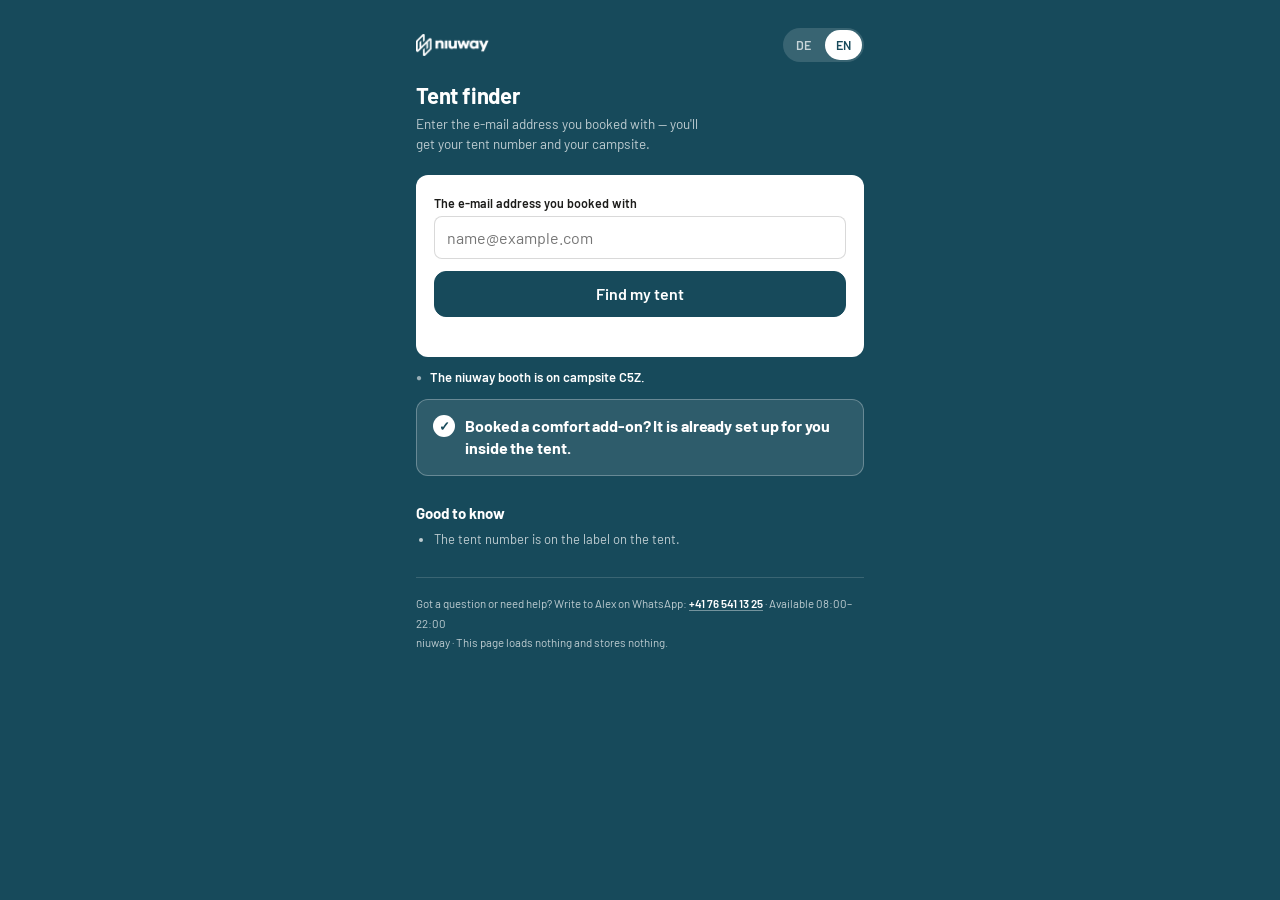
==== index.html @ fc92a008 "Serve from the repository root so Vercel needs no configuration The deployable was one level down in" ====
<!doctype html>
<html lang="de">
<head>
<meta charset="utf-8">
<meta name="viewport" content="width=device-width, initial-scale=1, viewport-fit=cover">
<meta name="description" content="niuway Zeltfinder — Zeltnummer und Camping für Glücksgefühle 2026. / Tent number and campsite lookup.">
<meta name="theme-color" content="#174a5b">
<meta name="robots" content="noindex">
<link rel="icon" href="data:image/svg+xml,<svg xmlns='http://www.w3.org/2000/svg' viewBox='0 0 100 100'><text y='.9em' font-size='90'>%E2%9B%BA</text></svg>">
<style>html{background:#174a5b}</style>
<!-- niuway tent finder · Rev 2 · 2026-09-02 · 56 tents -->
<title>Tent Finder</title>
<link rel="preconnect" href="https://fonts.googleapis.com">
<link rel="preconnect" href="https://fonts.gstatic.com" crossorigin>
<link rel="stylesheet" href="https://fonts.googleapis.com/css2?family=Barlow:wght@400;500;600;700&display=swap">
<style>/* Zeltfinder — niuway design system (niuway.vercel.app):
   Barlow, teal ground #174a5b, white cards at 12px radius, DE over EN.
   Tent colours are the ones on the Aufbauten drawings:
   mauve = Regular, yellow = Large, green = EXTRA Large. */
:root{
  --nw:#174a5b; --bg:#174a5b; --card:#ffffff;
  --tp:#ffffff; --ts:rgba(255,255,255,0.72); --tl:rgba(255,255,255,0.15);
  --toc:#1c1c1a; --tocs:#6b6b66; --line:rgba(0,0,0,0.10);
  --err:#b3261e; --radius:12px;
  --m-r:#b96c9c; --m-l:#d9a21f; --m-x:#4f8f57;
  --field:#eceff0;
  --font:'Barlow',-apple-system,BlinkMacSystemFont,"Segoe UI",Roboto,Helvetica,Arial,sans-serif;
}
*{box-sizing:border-box; -webkit-tap-highlight-color:transparent}
html{-webkit-text-size-adjust:100%; text-size-adjust:100%}
body{margin:0; background:var(--bg); font-family:var(--font); color:var(--tp); overflow-x:hidden}
img{max-width:100%}
button{font-family:var(--font); font-size:16px}
:focus-visible{outline:2px solid #fff; outline-offset:2px}

.wrap{max-width:480px; width:100%; margin:0 auto; min-height:100vh;
  padding:calc(1rem + env(safe-area-inset-top,0px)) 1rem calc(2rem + env(safe-area-inset-bottom,0px))}

/* header ---------------------------------------------------------------- */
.header{display:flex; align-items:center; justify-content:space-between; padding:.75rem 0 1.25rem}
.brand-logo{height:22px; width:auto; display:block}
.lang{display:flex; gap:2px; padding:2px; border-radius:999px; background:rgba(255,255,255,0.14)}
.lang button{
  border:0; background:none; color:var(--ts); cursor:pointer; padding:5px 11px;
  border-radius:999px; font-size:12.5px; font-weight:600; letter-spacing:.02em;
  min-height:30px; touch-action:manipulation;
}
.lang button[aria-pressed="true"]{background:#fff; color:var(--nw)}

h1{font-size:22px; font-weight:700; margin:0 0 6px; color:var(--tp); letter-spacing:-.2px}
.intro{margin:0 0 1.25rem; font-size:13.5px; line-height:1.5; color:var(--ts); max-width:36ch}

/* search card ----------------------------------------------------------- */
.card{background:var(--card); border-radius:var(--radius); color:var(--toc); overflow:hidden}
.finder{padding:20px 18px 18px}
.finder label{display:block; font-size:12.5px; font-weight:600; color:var(--toc); margin-bottom:5px}
.finder input{
  width:100%; padding:11px 12px; border-radius:8px; border:1px solid rgba(0,0,0,0.15);
  font-family:var(--font); font-size:16px; color:var(--toc); background:#fff;
}
.finder input:focus{outline:none; border-color:var(--nw); box-shadow:0 0 0 2px rgba(23,74,91,.15)}
.finder.invalid input{border-color:var(--err)}
.submit{
  display:block; width:100%; margin-top:12px; padding:12px; border-radius:var(--radius);
  background:var(--nw); border:1px solid var(--nw); color:#fff; font-weight:600;
  cursor:pointer; min-height:46px; touch-action:manipulation;
}
.submit:hover{background:#1c586d}
.msg{margin:10px 0 0; font-size:12.5px; line-height:1.45; color:var(--tocs); min-height:1em}
.msg.bad{color:var(--err)}

.booth{display:flex; align-items:center; gap:8px; margin:12px 0 0; font-size:13px;
  font-weight:600; color:var(--tp)}
.booth::before{content:"\25CF"; color:#fff; opacity:.55; font-size:10px}

/* result ---------------------------------------------------------------- */
#out{display:flex; flex-direction:column; gap:12px; margin-top:12px}
#out:empty{margin:0}
.res-hd{display:flex; align-items:center; justify-content:space-between; gap:10px;
  padding:10px 18px; border-bottom:1px solid var(--line)}
.model{display:inline-flex; align-items:center; gap:7px; font-size:13px; font-weight:600; color:var(--nw)}
.model i{width:12px; height:12px; border-radius:2px; background:var(--sw); flex:0 0 auto}
.model.is-tbd{color:var(--tocs)}
.idx{font-size:11.5px; font-weight:500; color:var(--tocs); text-align:right}
.tent-eyebrow{margin:0; padding:14px 18px 0; font-size:11px; font-weight:600;
  letter-spacing:.08em; text-transform:uppercase; color:var(--tocs)}
.is-pickup .tent-eyebrow{color:var(--nw)}
.is-pickup{outline:2px solid var(--nw); outline-offset:-2px}
.tent-no{margin:0; padding:2px 18px 0; font-size:56px; line-height:1; font-weight:700;
  color:var(--nw); letter-spacing:-1.5px; font-variant-numeric:tabular-nums}
.tent-sub{margin:0; padding:6px 18px 16px; font-size:12.5px; color:var(--tocs)}
.facts{margin:0; display:grid; grid-template-columns:1fr; border-top:1px solid var(--line)}
.facts>div{padding:11px 18px; border-right:1px solid var(--line)}
.facts>div:last-child{border-right:0}
.facts dt{margin:0 0 2px; font-size:11px; font-weight:600; letter-spacing:.05em;
  text-transform:uppercase; color:var(--tocs)}
.facts dd{margin:0; font-size:19px; font-weight:700; color:var(--nw);
  font-variant-numeric:tabular-nums; line-height:1.15}
.facts dd small{font-size:12.5px; font-weight:400; color:var(--tocs)}
.facts dd.sm{font-size:13.5px; font-weight:600; line-height:1.3}

.map{margin:0; padding:14px 18px 16px; border-top:1px solid var(--line)}
.map figcaption{margin-top:10px; font-size:12.5px; line-height:1.5; color:var(--tocs)}
.planbtn{display:block; width:100%; padding:0; border:1px solid var(--line); border-radius:8px;
  overflow:hidden; background:#fff; cursor:zoom-in; touch-action:manipulation}
.planbtn:hover{border-color:var(--nw)}

.lightbox{display:none; position:fixed; inset:0; background:rgba(10,20,24,.94); z-index:1000;
  align-items:center; justify-content:center; padding:20px}
.lightbox.active{display:flex}
body.locked{overflow:hidden}
#lbBody{width:100%; max-width:900px; display:flex; align-items:center; justify-content:center}

.lb-close{position:absolute; top:16px; right:16px; width:40px; height:40px; border-radius:50%;
  background:rgba(255,255,255,.15); border:none; color:#fff; font-size:22px; line-height:1;
  cursor:pointer; display:flex; align-items:center; justify-content:center}

.spec{margin:0; padding:0 18px 16px; border-top:1px solid var(--line);
  display:flex; flex-wrap:wrap; gap:0 22px}
.spec>div{padding-top:12px; min-width:6.5rem}
.spec dt{margin:0 0 1px; font-size:11px; font-weight:600; letter-spacing:.05em;
  text-transform:uppercase; color:var(--tocs)}
.spec dd{margin:0; font-size:13.5px; color:var(--toc); font-variant-numeric:tabular-nums}

.again{
  width:100%; padding:12px; border-radius:var(--radius); background:transparent;
  border:1px solid rgba(255,255,255,0.35); color:rgba(255,255,255,0.85);
  font-weight:600; cursor:pointer; min-height:46px; touch-action:manipulation;
}
.again:hover{border-color:#fff; color:#fff}

.addon{
  margin:0; padding:16px 18px; border-top:1px solid var(--line);
  background:linear-gradient(180deg,#f3f7f8,#eef4f5);
  font-size:16px; line-height:1.4; font-weight:700; color:var(--nw);
  letter-spacing:-.1px; display:flex; gap:10px; align-items:flex-start;
}
.addon::before{
  content:"\2713"; flex:0 0 auto; width:22px; height:22px; border-radius:50%;
  background:var(--nw); color:#fff; font-size:13px; line-height:22px; text-align:center;
  font-weight:700;
}

.addon-top{
  margin:14px 0 0; border:1px solid rgba(255,255,255,.28); border-radius:var(--radius);
  background:rgba(255,255,255,.1); color:#fff; font-size:16px; padding:15px 16px;
}
.addon-top::before{background:#fff; color:var(--nw)}

.checkin{
  display:block; width:calc(100% - 36px); margin:0 18px 16px; padding:13px;
  border:0; border-radius:8px; background:#2f9e57; color:#fff;
  font-size:15px; font-weight:700; cursor:pointer; min-height:46px;
}
.checkin:hover{background:#288a4b}
.checkin:disabled{opacity:.6; cursor:default}
.checked{
  margin:0 18px 16px; padding:12px 13px; border-radius:8px;
  background:#eaf7ef; border:1px solid #2f9e57; color:#1d6b3a;
  font-size:15px; font-weight:700; text-align:center;
}
.checked::before{content:"\2713  "}

.route{display:block; margin:0 18px 16px; padding:11px 12px; border-radius:8px;
  border:1px solid var(--nw); color:var(--nw); text-decoration:none; text-align:center;
  font-size:13.5px; font-weight:600}
.route:hover{background:var(--nw); color:#fff}
.route::after{content:" \2197"}

/* overview -------------------------------------------------------------- */
.ov{padding:14px 18px 16px}
.ov-site+.ov-site{margin-top:16px}
.ov-site h3{margin:0 0 8px; font-size:13px; font-weight:700; color:var(--nw)}
.ov-site h3 span{font-weight:500; color:var(--tocs)}
.chips{list-style:none; margin:0; padding:0; display:grid; gap:6px;
  grid-template-columns:repeat(auto-fill,minmax(78px,1fr))}
.chip{border:1px solid var(--line); border-left:4px solid #cfd6d8; border-radius:6px;
  padding:6px 8px; display:flex; flex-direction:column; gap:1px; background:#fbfbfa}
.chip.is-in{border-color:#2f9e57; border-left-color:#2f9e57; background:#eaf7ef}
.chip.is-in b{color:#1d6b3a}
.chip b{font-size:16px; font-weight:700; color:var(--nw); font-variant-numeric:tabular-nums}
.chip span{font-size:10px; line-height:1.25; color:var(--tocs)}
.chip.is-free{background:repeating-linear-gradient(135deg,#fff,#fff 5px,#f2f2f0 5px,#f2f2f0 10px)}
.chip.is-free b{color:var(--tocs)}
.ov-note{margin:14px 0 0; font-size:11.5px; color:var(--tocs)}
.ov-h{font-size:13px; font-weight:700; color:var(--nw)}

/* campsite photo -------------------------------------------------------- */
.shot{display:block; width:100%; height:auto}
.shot.full{width:auto; max-width:100%; max-height:88vh; border-radius:8px}

/* the nudge ------------------------------------------------------------- */
.nudge{
  position:fixed; z-index:1200; left:1rem; right:1rem;
  bottom:calc(1rem + env(safe-area-inset-bottom,0px));
  max-width:400px; margin:0 auto; padding:18px 18px 16px;
  background:var(--card); color:var(--toc); border-radius:16px;
  box-shadow:0 18px 50px -12px rgba(0,0,0,.55), 0 0 0 1px rgba(0,0,0,.06);
  transform:translateY(140%); opacity:0; transition:transform .42s cubic-bezier(.16,1.05,.3,1), opacity .28s;
}
.nudge.up{transform:none; opacity:1}
.nudge-icon{
  width:46px; height:46px; border-radius:14px; background:#25d366;
  display:flex; align-items:center; justify-content:center; margin-bottom:12px;
  box-shadow:0 6px 18px -6px rgba(37,211,102,.9);
}
.nudge-icon svg{width:27px; height:27px; fill:#fff}
.nudge-h{margin:0 0 3px; font-size:18px; font-weight:700; color:var(--nw); letter-spacing:-.2px}
.nudge-b{margin:0 0 14px; font-size:13.5px; line-height:1.45; color:var(--tocs)}
.nudge-cta{
  display:block; padding:13px; border-radius:12px; background:#25d366; color:#0b3d1f;
  text-align:center; text-decoration:none; font-size:16px; font-weight:700;
  letter-spacing:.01em; white-space:nowrap;
}
.nudge-cta:hover{background:#20bd5a; color:#062e16}
.nudge-hours{
  margin:9px 0 0; font-size:12.5px; font-weight:600; color:var(--nw);
  text-align:center; display:flex; align-items:center; justify-content:center; gap:6px;
}
.nudge-hours::before{
  content:""; width:7px; height:7px; border-radius:50%; background:#2f9e57; flex:0 0 auto;
}
.nudge-fun{
  margin:10px 2px 0; font-size:12px; line-height:1.4; color:var(--tocs);
  font-style:italic; text-align:center;
}
.nudge-x{
  position:absolute; top:9px; right:9px; width:30px; height:30px; border:0; border-radius:50%;
  background:rgba(0,0,0,.05); color:var(--tocs); font-size:19px; line-height:1; cursor:pointer;
  display:flex; align-items:center; justify-content:center;
}
.nudge-x:hover{background:rgba(0,0,0,.1); color:var(--toc)}
@media (prefers-reduced-motion: no-preference){
  .nudge.up .nudge-icon{animation:ping 2.4s ease-out 3}
  @keyframes ping{
    0%,72%,100%{transform:scale(1)}
    78%{transform:scale(1.12)}
    84%{transform:scale(.97)}
    90%{transform:scale(1.05)}
  }
}
@media (prefers-reduced-motion: reduce){
  .nudge{transition:opacity .2s}
  .nudge.up{transform:none}
}

/* callouts, help, footer ------------------------------------------------- */
.callout{background:rgba(255,255,255,0.1); border:1px solid rgba(255,255,255,0.25);
  border-radius:var(--radius); padding:12px 14px; margin:1.25rem 0 0; font-size:13px; line-height:1.5}
.callout b{font-weight:700}
.callout code{font-family:ui-monospace,SFMono-Regular,Menlo,monospace; font-size:12px}
.help{margin-top:1.75rem}
.help h2{font-size:15px; font-weight:700; margin:0 0 8px; color:var(--tp)}
.help ul{margin:0; padding-left:1.1rem; font-size:13px; line-height:1.5; color:var(--ts)}
.help li{margin:.35rem 0}
.help li b{color:var(--tp); font-weight:600}
.foot{margin-top:1.75rem; padding-top:1rem; border-top:1px solid var(--tl);
  font-size:11.5px; line-height:1.7; color:var(--ts)}
.wa{color:#fff; font-weight:600; text-decoration:none; border-bottom:1px solid rgba(255,255,255,.4);
  white-space:nowrap}
.wa:hover{border-bottom-color:#fff}
.foot p{margin:0}
@media (prefers-reduced-motion: no-preference){
  #out>.card{animation:rise .28s ease both}
  @keyframes rise{from{opacity:0; transform:translateY(6px)} to{opacity:1; transform:none}}
}
</style>
</head>
<body>
<div class="wrap">
  <header class="header">
    <img class="brand-logo" src="[data-uri]" alt="niuway">
    <div class="lang" role="group" aria-label="Sprache / Language">
      <button type="button" data-lang="de" aria-pressed="true">DE</button>
      <button type="button" data-lang="en" aria-pressed="false">EN</button>
    </div>
  </header>

  <h1 id="h1">Tent finder</h1>
  <p class="intro" id="intro"></p>

  <form class="card finder" id="finder" novalidate>
    <label for="email" id="lab"></label>
    <input id="email" name="email" type="email" inputmode="email" autocomplete="email"
           spellcheck="false" aria-describedby="msg">
    <button type="submit" class="submit" id="go"></button>
    <p class="msg" id="msg" role="status" aria-live="polite"></p>
  </form>

  <p class="booth" id="booth"></p>

  <p class="addon addon-top" id="addonTop"></p>

  <div id="out"></div>

  

  <section class="help">
    <h2 id="helpH"></h2>
    <ul id="helpL"></ul>
  </section>

  <footer class="foot"><p id="foot"></p></footer>
</div>

<div class="nudge" id="nudge" hidden>
  <button type="button" class="nudge-x" id="nudgeX" aria-label="OK">&times;</button>
  <div class="nudge-icon" aria-hidden="true">
    <svg viewBox="0 0 24 24"><path d="M12.04 2c-5.46 0-9.91 4.45-9.91 9.91 0 1.75.46 3.45 1.32 4.95L2.05 22l5.25-1.38c1.45.79 3.08 1.21 4.74 1.21 5.46 0 9.91-4.45 9.91-9.91S17.5 2 12.04 2zm5.8 14.13c-.24.68-1.42 1.31-1.96 1.36-.5.05-.98.23-3.3-.69-2.78-1.1-4.55-3.95-4.69-4.13-.14-.18-1.12-1.49-1.12-2.85 0-1.35.71-2.02.96-2.29.25-.28.55-.35.73-.35.18 0 .37 0 .53.01.17.01.4-.06.62.48.24.55.8 1.9.87 2.04.07.14.12.3.02.48-.09.18-.14.29-.28.45-.14.16-.29.35-.42.47-.14.14-.28.29-.12.57.16.28.72 1.19 1.55 1.93 1.07.95 1.97 1.25 2.25 1.39.28.14.44.12.6-.07.16-.19.69-.81.88-1.09.18-.28.37-.23.62-.14.25.09 1.6.75 1.87.89.28.14.46.21.53.32.07.12.07.66-.17 1.32z"/></svg>
  </div>
  <p class="nudge-h" id="nudgeH"></p>
  <p class="nudge-b" id="nudgeB"></p>
  <a class="nudge-cta" id="nudgeCta" target="_blank" rel="noopener noreferrer"></a>
  <p class="nudge-hours" id="nudgeHours"></p>
  <p class="nudge-fun" id="nudgeFun"></p>
</div>

<div class="lightbox" id="lb" role="dialog" aria-modal="true">
  <button type="button" class="lb-close" id="lbClose">&times;</button>
  <div id="lbBody"></div>
</div>
<script>/* SHA-256, plain JS so the page also works from a file:// URL.
   Verified against node crypto for ASCII and UTF-8 input. */
function sha256(str){
  var bytes=unescape(encodeURIComponent(str)), h=[], k=[], i, j;
  var K=[0x428a2f98,0x71374491,0xb5c0fbcf,0xe9b5dba5,0x3956c25b,0x59f111f1,0x923f82a4,0xab1c5ed5,
         0xd807aa98,0x12835b01,0x243185be,0x550c7dc3,0x72be5d74,0x80deb1fe,0x9bdc06a7,0xc19bf174,
         0xe49b69c1,0xefbe4786,0x0fc19dc6,0x240ca1cc,0x2de92c6f,0x4a7484aa,0x5cb0a9dc,0x76f988da,
         0x983e5152,0xa831c66d,0xb00327c8,0xbf597fc7,0xc6e00bf3,0xd5a79147,0x06ca6351,0x14292967,
         0x27b70a85,0x2e1b2138,0x4d2c6dfc,0x53380d13,0x650a7354,0x766a0abb,0x81c2c92e,0x92722c85,
         0xa2bfe8a1,0xa81a664b,0xc24b8b70,0xc76c51a3,0xd192e819,0xd6990624,0xf40e3585,0x106aa070,
         0x19a4c116,0x1e376c08,0x2748774c,0x34b0bcb5,0x391c0cb3,0x4ed8aa4a,0x5b9cca4f,0x682e6ff3,
         0x748f82ee,0x78a5636f,0x84c87814,0x8cc70208,0x90befffa,0xa4506ceb,0xbef9a3f7,0xc67178f2];
  var H=[0x6a09e667,0xbb67ae85,0x3c6ef372,0xa54ff53a,0x510e527f,0x9b05688c,0x1f83d9ab,0x5be0cd19];
  function rr(x,n){return (x>>>n)|(x<<(32-n));}
  var len=bytes.length, bitLen=len*8, w=[], pad=bytes+"\x80";
  while(pad.length%64!==56) pad+="\x00";
  var words=[];
  for(i=0;i<pad.length;i++) words[i>>2]=(words[i>>2]||0)|(pad.charCodeAt(i)<<((3-i%4)*8));
  words.push(Math.floor(bitLen/4294967296)); words.push(bitLen|0);
  for(j=0;j<words.length;j+=16){
    for(i=0;i<16;i++) w[i]=words[j+i]|0;
    for(i=16;i<64;i++){
      var a=w[i-15], b=w[i-2];
      w[i]=(w[i-16]+(rr(a,7)^rr(a,18)^(a>>>3))+w[i-7]+(rr(b,17)^rr(b,19)^(b>>>10)))|0;
    }
    var v=H.slice(0);
    for(i=0;i<64;i++){
      var S1=rr(v[4],6)^rr(v[4],11)^rr(v[4],25);
      var ch=(v[4]&v[5])^((~v[4])&v[6]);
      var t1=(v[7]+S1+ch+K[i]+w[i])|0;
      var S0=rr(v[0],2)^rr(v[0],13)^rr(v[0],22);
      var mj=(v[0]&v[1])^(v[0]&v[2])^(v[1]&v[2]);
      var t2=(S0+mj)|0;
      v=[(t1+t2)|0,v[0],v[1],v[2],(v[3]+t1)|0,v[4],v[5],v[6]];
    }
    for(i=0;i<8;i++) H[i]=(H[i]+v[i])|0;
  }
  var out="";
  for(i=0;i<8;i++) for(j=3;j>=0;j--){ var bb=(H[i]>>(j*8))&255; out+=(bb<16?"0":"")+bb.toString(16); }
  return out;
}

const DATA={"salt":"8aed5ecb66dd624caf89aaf18c699da4","book":{"c08cb74a5a3a587ce8be82be51363fa503ccd69e601dd9c45a96475f9e78d356":[["C9:301","pickup"],["DJK:1","pickup"],["C3:100","pickup"]],"1478fd69eab0725642b6c3181634229d7dde949db0527698047a32ce6d899849":[["C9:302",""]],"0e403681c7c0c70dd0d6df27f1cd7a9677e4e323dac513bac8f8569f47a8c553":[["C9:303",""]],"54cda7f507b3700f2bb1d8a755d6b8d6780aac04c212e9bac985f1230904d201":[["C9:304",""]],"3d0eca4e89f630d231235c2ec844df3e752cdd7a9f8a8ea908fe1ca08d1d684d":[["C9:305",""]],"38ae9cd384f1af5edd184fbf3748d9e3ff60d6ce3816b8be0b09ac8921ff5b3b":[["C9:306",""]],"e83f764b7533d3c9b71180612ff4eeeafb5bdd6bf6dd6227ca0de630a988f961":[["C9:307",""],["C9:308",""]],"c1208afc1a6831f3a9df2e2c709378d84da2ce6e7b6fcb2929f09439bf7b147c":[["C9:309",""]],"4d3f733788c5649fdf25164ce3482fdd3d71b1571aaacee4f237b2cc1441125a":[["C9:310",""]],"75c2d7d7262a3f0d768eca637fd4d3b5d8fa99df40b5093d2d4b8d3d0050becb":[["C9:311",""]],"6bd60a9f572f0a38f119ef9071c2abbbde269f4bc8bc35a274d2cbb9cf55e8db":[["C9:312",""],["C9:313",""],["C9:314",""]],"6777756c6e037a3c8d6688dd453cc6f9766fe0a67078b9fc83379427cb74cd77":[["DJK:2",""]],"2c365c010a344551d3449c7707e546f2f5c3ea7d06238f73ea4dbe15ddc2a136":[["DJK:4",""]],"20072e0bc836c59e31339819e563b1ebfaa169ddc678dd034ac9e04a122e6b48":[["DJK:5",""]],"c5e0a6d8eaa08711c279ed0ac5f1fdd512de5f33f05432b4c09b6ec6840fe549":[["DJK:6",""]],"eb3e35147baa50d5d74e37ccdfacf8c65d1e095dfd29bbedddebf9fce9fec1bf":[["DJK:7",""]],"2c890181b160fcd4839a908b47224c6b0c9228a970f43b4f906a6f0d1863237b":[["DJK:8",""]],"a5b3be56dbee34bb715ed227a8f2aa5b663a48422b87150794463cb2fb53653b":[["DJK:9",""]],"9ffa4a430641d254c172acc18b842cc055f9da606cfd35ae5807edc3dceddf8f":[["DJK:10",""]],"f5d558465971ff8d9b137d5ee6d692fdff27e982016daec7dec6439ea86cb0f5":[["DJK:11",""]],"b4283cb165bcb208d1a13992e824dbc87880d3c6e3fcf25f1b5815b2389a11f4":[["DJK:12",""]],"e35b823bf02015db0e657734c405dc2198c88c024cddc79750d7b63fe9ad9c1d":[["DJK:13",""],["DJK:14",""]],"8a0aa071ff2e0f0d86436e8a02580aa5f462a83ed675ecf4de747d3577cd8feb":[["DJK:15",""]],"c271c3d71aa3dec11ecf953d41b62b94d9715811ab3907bd38337f2337a1796b":[["DJK:16",""]],"8e44701e2d6c174943fbd04994c0b184139c9c84a32873b455cff3b4c6e40b5c":[["C3:82",""],["C3:83",""],["C3:84",""]],"5a6f8decc25fe287b85bca421eeb9244cb4127bda659ae4e97173ea9820d9432":[["C3:85",""],["C3:86",""],["C3:87",""]],"ab0f14495a70279b30f8bff8f3a04f636b5622b66619eec6c3f774af3ac3191c":[["C3:88",""]],"af36d4c2b9d95f9519ab7d32f58aed5cdb6ff74e480d44674f07c5e8e9670142":[["C3:89",""]],"96748e1e5e065e266e54673416be593d4dadbff0a5d458725867b650509e9e3f":[["C3:90",""]],"302d1b843894746f0b628909d70b3e20533179a3878326b25d80403b9ed3a2e7":[["C3:91",""]],"ff39ead4237b15f000860815036d17eabe7e8f6d9aa23112eb9d365e1eff2b4d":[["C3:92",""]],"be063e374565c3bbcbb573fbbd73ffffda22d963d9f0de8cf5ed521cdd81e2fd":[["C3:93",""]],"b80286ff686aec14a04771618a11286d5b5d1f606aa974910e5112c2f2b39c39":[["C3:94",""]],"12a74124c2f2ea19cb99a442a7b11445a356293270aef52daffdc85611b96bbe":[["C3:95",""]],"796b3076d9f3002fa88c85da9dbb33e7d992bed7a0dc4ecfdd4c8f3aefdf265f":[["C3:96",""]],"298626df4e5e2f8caaab9e527e5e841814c17e58d15a48f191131053e6b51af1":[["C3:97",""]],"0da5302d5f89f78b7c796c8347d91b30c00b569f933f1603270dbb60cbb2950b":[["C3:98",""]],"d8c71c31317fe717d994654d62e1cf71019aec75cd4ac772d5e21a935cf6b2c5":[["C3:99",""]],"428a40e224dee45feba7eb1040d5ba8911e1b606a3c22281e26c8d84f05f5676":[["C3:101",""]],"e99b4dcd718facb6f5f515e1964e910e5393ebf96a385dcb410425803b6988f5":[["C3:102",""]],"98df3d8c8678056d790fe6f6f5581bffda21f2e1f086b5c5d4e1b8eedbe831c5":[["C3:103",""]],"4676238366d6923439060c664d7e25d7e8c4d1aebe8bae5d13869f5ab22cd773":[["C3:104",""]],"237979365443a9b90c061b280bde98b570b0d5d72f18eec0d06b36afa317db58":[["C3:105",""]],"5047895d51f381e3e52c0937c411b0ba723a53813fdf9901139160ddc605abb7":[["C3:106",""]],"4b688439361a48f07e1af82c5025c3732267a10679b04871162ccaa751bd0b55":[["C3:107",""]],"965ac579ec0aead6c6cfcf52c7a46c028ea98cd88c76623f71af53ecdcc9efbb":[["C3:108",""]]},"areas":{"C3":{"key":"C3","name":"C3","tents":[{"no":"82","m":"r"},{"no":"83","m":"r"},{"no":"84","m":"r"},{"no":"85","m":"L"},{"no":"86","m":"L"},{"no":"87","m":"L"},{"no":"88","m":"r"},{"no":"89","m":"L"},{"no":"90","m":"r"},{"no":"91","m":"r"},{"no":"92","m":"?"},{"no":"93","m":"L"},{"no":"94","m":"L"},{"no":"95","m":"L"},{"no":"96","m":"r"},{"no":"97","m":"L"},{"no":"98","m":"L"},{"no":"99","m":"L"},{"no":"100","m":"X"},{"no":"101","m":"X"},{"no":"102","m":"X"},{"no":"103","m":"X"},{"no":"104","m":"X"},{"no":"105","m":"X"},{"no":"106","m":"X"},{"no":"107","m":"X"},{"no":"108","m":"X"}],"drawn":true,"geo":[49.323559,8.561514],"source":"GGF26 - Aufbauten C3.pdf","map":null},"C9":{"key":"C9","name":"C9","tents":[{"no":"301","m":"X"},{"no":"302","m":"X"},{"no":"303","m":"r"},{"no":"304","m":"r"},{"no":"305","m":"L"},{"no":"306","m":"L"},{"no":"307","m":"L"},{"no":"308","m":"L"},{"no":"309","m":"L"},{"no":"310","m":"r"},{"no":"311","m":"L"},{"no":"312","m":"L"},{"no":"313","m":"L"},{"no":"314","m":"L"}],"drawn":true,"geo":[49.323692,8.530419],"source":"GGF26 - Aufbauten C9.pdf","map":null},"DJK":{"key":"DJK","name":"Green Camping (DJK)","tents":[{"no":"1","m":"X"},{"no":"2","m":"X"},{"no":"4","m":"L"},{"no":"5","m":"L"},{"no":"6","m":"r"},{"no":"7","m":"L"},{"no":"8","m":"r"},{"no":"9","m":"L"},{"no":"10","m":"L"},{"no":"11","m":"L"},{"no":"12","m":"r"},{"no":"13","m":"L"},{"no":"14","m":"L"},{"no":"15","m":"r"},{"no":"16","m":"r"}],"drawn":true,"geo":[49.330391,8.558487],"source":"GGF26 - Aufbauten DJK.pdf","map":null}},"admins":["c08cb74a5a3a587ce8be82be51363fa503ccd69e601dd9c45a96475f9e78d356"],"overview":{"C3":{"name":"C3","tents":[{"no":"82","m":"r","pos":"Pre-Sale 2026"},{"no":"83","m":"r","pos":"Pre-Sale 2026"},{"no":"84","m":"r","pos":"Pre-Sale 2026"},{"no":"85","m":"L","pos":"GG Accounts"},{"no":"86","m":"L","pos":"GG Accounts"},{"no":"87","m":"L","pos":"GG Accounts"},{"no":"88","m":"r","pos":"GG Accounts"},{"no":"89","m":"L","pos":"GG Accounts"},{"no":"90","m":"r","pos":"Upgrades"},{"no":"91","m":"r","pos":"GG Accounts"},{"no":"92","m":"?","pos":"GG Accounts"},{"no":"93","m":"L","pos":"GG Accounts"},{"no":"94","m":"L","pos":"GG Accounts"},{"no":"95","m":"L","pos":"GG Accounts"},{"no":"96","m":"r","pos":"GG Accounts"},{"no":"97","m":"L","pos":"GG Accounts"},{"no":"98","m":"L","pos":"GG Accounts"},{"no":"99","m":"L","pos":"GG Accounts"},{"no":"100","m":"X","pos":"Pickup Tent"},{"no":"101","m":"X","pos":"GG Accounts"},{"no":"102","m":"X","pos":"GG Accounts"},{"no":"103","m":"X","pos":"Upgrades"},{"no":"104","m":"X","pos":"GG Accounts"},{"no":"105","m":"X","pos":"GG Accounts"},{"no":"106","m":"X","pos":"GG Accounts"},{"no":"107","m":"X","pos":"GG Accounts"},{"no":"108","m":"X","pos":"Guestlist"}]},"C9":{"name":"C9","tents":[{"no":"301","m":"X","pos":"Pickup Tent"},{"no":"302","m":"X","pos":"Guestlist"},{"no":"303","m":"r","pos":"GG Accounts"},{"no":"304","m":"r","pos":"GG Accounts"},{"no":"305","m":"L","pos":"GG Accounts"},{"no":"306","m":"L","pos":"GG Accounts"},{"no":"307","m":"L","pos":"GG Accounts"},{"no":"308","m":"L","pos":"GG Accounts"},{"no":"309","m":"L","pos":"GG Accounts"},{"no":"310","m":"r","pos":"GG Accounts"},{"no":"311","m":"L","pos":"GG Accounts"},{"no":"312","m":"L","pos":"GG Accounts"},{"no":"313","m":"L","pos":"GG Accounts"},{"no":"314","m":"L","pos":"GG Accounts"}]},"DJK":{"name":"Green Camping (DJK)","tents":[{"no":"1","m":"X","pos":"Pickup Tent"},{"no":"2","m":"X","pos":"GG Accounts"},{"no":"4","m":"L","pos":"GG Accounts"},{"no":"5","m":"L","pos":"GG Accounts"},{"no":"6","m":"r","pos":"GG Accounts"},{"no":"7","m":"L","pos":"GG Accounts"},{"no":"8","m":"r","pos":"GG Accounts"},{"no":"9","m":"L","pos":"GG Accounts"},{"no":"10","m":"L","pos":"Crosssell Shop"},{"no":"11","m":"L","pos":"Pre-Sale 2026"},{"no":"12","m":"r","pos":"GG Accounts"},{"no":"13","m":"L","pos":"Pre-Sale 2026"},{"no":"14","m":"L","pos":"Pre-Sale 2026"},{"no":"15","m":"r","pos":"GG Accounts"},{"no":"16","m":"r","pos":"GG Accounts"}]}},"labels":{"r":"Comfort Regular","L":"Comfort Large","X":"Comfort EXTRA Large"},"contact":{"name":"Alex","phone":"+41 76 541 13 25","wa":"41765411325","hours":"08:00–22:00"},"sample":""};
/* Tent finder — the lookup runs entirely in the browser.
   The page carries no e-mail addresses, only salted SHA-256 hashes. */
(function(){
"use strict";
var AREAS=DATA.areas, BOOK=DATA.book, SALT=DATA.salt, MODEL=DATA.labels,
    ADMINS=DATA.admins||[], OVERVIEW=DATA.overview||{}, SW={r:"r",L:"l",X:"x"};

/* --- All guest-facing copy, German and English ---------------------------
   T.de and T.en carry the same keys in the same order, so the two languages
   read side by side. This is the only German in the codebase. ------------- */
var T={
de:{                                             /* German — shown to guests */
  title:"Zeltfinder", h1:"Zeltfinder",
  intro:"Trag die E-Mail-Adresse aus deiner Buchung ein — du bekommst deine Zeltnummer und dein Camping.",
  label:"E-Mail-Adresse aus der Buchung", ph:"name@beispiel.de", submit:"Zelt finden",
  invalid:"Das sieht nicht nach einer E-Mail-Adresse aus.",
  none:"Zu dieser Adresse ist kein Zelt gebucht. Bitte genau die Adresse aus der Buchungsbestätigung eingeben.",
  booth:"Der niuway-Booth steht auf Camping C5Z.",
  wait:"Zu viele Fehlversuche. Bitte 30 Sekunden warten oder am niuway-Booth auf Camping C5Z melden.",
  found:function(n){return n===1?"1 Zelt gefunden.":n+" Zelte gefunden.";},
  idx:function(n,t){return "Zelt "+n+" von "+t;},
  tent:"Zelt", sub:"Dieselbe Nummer steht auf dem Schild am Zelt.",
  pickup:"Pickup-Zelt", pickupSub:"In diesem Zelt lagern das Material und die Zelte.",
  allH:"Alle Zelte auf einen Blick", free:"frei",
  allSum:function(t,b){return t+" Zelte · "+b+" belegt · "+(t-b)+" frei";},
  allNote:"Ohne Adressen — die stehen nicht in dieser Seite.",
  lostH:"Fragen oder Hilfe nötig?", lostB:"Schreib Alex per WhatsApp.",
  lostFun:"Lass dich von Alex' gutem Aussehen nicht einschüchtern.",
  hours:"Erreichbar %h",
  addon:"Comfort-Add-on gebucht? Es liegt schon fertig für dich im Zelt.",
  camping:"Camping", tbd:"folgt",
  checkin:"Jetzt einchecken", checkedIn:"Eingecheckt", checkFail:"Hat nicht geklappt — nochmal versuchen.",
  inCount:function(n){return n+" eingecheckt";},
  tap:"Zum Vergrößern auf das Bild tippen.", close:"Schließen",
  route:"Route in Google Maps",
  unknown:"Diese Zeltnummer steht nicht im Lageplan. Bitte am niuway-Booth auf Camping C5Z melden.",
  again:"Andere Adresse prüfen", helpH:"Gut zu wissen",
  help:["Die Zeltnummer steht auf dem Schild am Zelt."],
  demo:"<b>Demo-Daten.</b> In <code>bookings.csv</code> stehen bisher nur Beispieladressen. Zum Ausprobieren: <code>%s</code>",
  foot:"Fragen oder Hilfe nötig? Schreib %name per WhatsApp: %wa · %hours<br>niuway · Diese Seite lädt nichts nach und speichert nichts."
},
en:{                                             /* English — same keys, same order */
  title:"Tent Finder", h1:"Tent finder",
  intro:"Enter the e-mail address you booked with — you'll get your tent number and your campsite.",
  label:"The e-mail address you booked with", ph:"name@example.com", submit:"Find my tent",
  invalid:"That doesn't look like an e-mail address.",
  none:"No tent is booked to this address. Please use the exact address from your booking confirmation.",
  booth:"The niuway booth is on campsite C5Z.",
  wait:"Too many attempts. Please wait 30 seconds, or come to the niuway booth on campsite C5Z.",
  found:function(n){return n===1?"1 tent found.":n+" tents found.";},
  idx:function(n,t){return "Tent "+n+" of "+t;},
  tent:"Tent", sub:"The same number is on the label on the tent.",
  pickup:"Pickup tent", pickupSub:"This is the tent the materials and the tents are stored in.",
  allH:"Every tent at a glance", free:"free",
  allSum:function(t,b){return t+" tents · "+b+" booked · "+(t-b)+" free";},
  allNote:"No addresses — they are not in this page.",
  lostH:"Got a question or need help?", lostB:"Write to Alex on WhatsApp.",
  lostFun:"Don't be intimidated by Alex's good looks.",
  hours:"Available %h",
  addon:"Booked a comfort add-on? It is already set up for you inside the tent.",
  camping:"Campsite", tbd:"to follow",
  checkin:"Check in now", checkedIn:"Checked in", checkFail:"That didn't go through — try again.",
  inCount:function(n){return n+" checked in";},
  tap:"Tap the picture to enlarge it.", close:"Close",
  route:"Directions in Google Maps",
  unknown:"This tent number is not on the site plan. Please come to the niuway booth on campsite C5Z.",
  again:"Check another address", helpH:"Good to know",
  help:["The tent number is on the label on the tent."],
  demo:"<b>Demo data.</b> <code>bookings.csv</code> still holds example addresses only. Try: <code>%s</code>",
  foot:"Got a question or need help? Write to %name on WhatsApp: %wa · %hours<br>niuway · This page loads nothing and stores nothing."
}};

var lang="de";
try{ var st=localStorage.getItem("nw-lang"); if(st==="de"||st==="en") lang=st;
     else if((navigator.language||"").slice(0,2).toLowerCase()!=="de") lang="en"; }
catch(e){ if((navigator.language||"").slice(0,2).toLowerCase()!=="de") lang="en"; }
function t(){return T[lang];}

/* --- helpers ----------------------------------------------------------- */
function esc(s){return String(s).replace(/[&<>"]/g,function(c){
  return {"&":"&amp;","<":"&lt;",">":"&gt;",'"':"&quot;"}[c];});}
function el(id){return document.getElementById(id);}
function find(key){                                   // key is "C9:301"
  var bits=String(key).split(":"), a=AREAS[bits[0]];
  if(!a) return null;
  for(var i=0;i<a.tents.length;i++) if(String(a.tents[i].no)===bits[1]) return {a:a,t:a.tents[i]};
  return null;
}

/* --- campsite photo ---------------------------------------------------- */
function photo(a,full){
  if(!a.plan) return "";
  return '<img class="shot'+(full?" full":"")+'" src="'+a.plan+'" width="'+a.w+'" height="'+a.h+
         '" alt="'+esc(a.name)+'" loading="lazy">';
}

/* --- result card ------------------------------------------------------- */
function card(entry,n,total){
  var key=entry[0], pickup=entry[1]==="pickup", hit=find(key), L=t();
  if(!hit) return '<article class="card"><p class="tent-no">'+esc(String(key).split(":")[1]||"?")+'</p>'+
                  '<p class="tent-sub">'+esc(L.unknown)+'</p></article>';
  var a=hit.a, x=hit.t, key=a.key+":"+x.no, inn=CHECK && CHECK[key];
  return '<article class="card'+(pickup?" is-pickup":"")+'">'+
   (total>1 ? '<div class="res-hd"><span class="idx">'+esc(L.idx(n,total))+'</span></div>' : '')+
   '<p class="tent-eyebrow">'+esc(pickup?L.pickup:L.tent)+'</p>'+
   '<p class="tent-no">'+esc(x.no)+'</p>'+
   '<p class="tent-sub">'+esc(pickup?L.pickupSub:L.sub)+'</p>'+
   '<dl class="facts">'+
     '<div><dt>'+esc(L.camping)+'</dt><dd>'+esc(a.key)+'</dd></div>'+
   '</dl>'+
   (CHECK ? (inn ? '<p class="checked">'+esc(L.checkedIn)+'</p>'
                 : '<button type="button" class="checkin" data-key="'+esc(key)+'">'+
                   esc(L.checkin)+'</button>') : '')+
   '<p class="addon">'+esc(L.addon)+'</p>'+
   (a.geo ? '<a class="route" target="_blank" rel="noopener noreferrer" href="https://www.google.com/maps?q='+
     a.geo[0]+','+a.geo[1]+'">'+esc(L.route)+'</a>' : '')+
   (a.plan ? '<figure class="map"><button type="button" class="planbtn" data-key="'+esc(key)+'" '+
     'aria-label="'+esc(L.tap)+'">'+photo(a,false)+'</button>'+
     '<figcaption>'+esc(a.name)+' · '+esc(L.tap)+'</figcaption></figure>' : '')+
   '</article>';
}

/* --- check-in ----------------------------------------------------------
   Needs the /api/checkin function (Vercel). Served as a plain static file
   there is nowhere to write to, so CHECK stays null and no check-in UI is
   rendered at all — the page still works, it just does less. -------------- */
var CHECK=null;
function loadCheck(){
  return fetch("api/checkin",{headers:{Accept:"application/json"}})
    .then(function(r){ return r.ok ? r.json() : null; })
    .then(function(j){ CHECK = j && j.tents ? j.tents : null; })
    .catch(function(){ CHECK=null; });
}
function checkIn(key,undo){
  return fetch("api/checkin",{method:"POST",headers:{"Content-Type":"application/json"},
                              body:JSON.stringify({tent:key,undo:!!undo})})
    .then(function(r){ if(!r.ok) throw new Error(r.status); return r.json(); })
    .then(function(){
      if(!CHECK) CHECK={};
      if(undo) delete CHECK[key]; else CHECK[key]=Date.now();
    });
}

/* --- overview, for the addresses in ADMINS ------------------------------ */
function overview(){
  var L=t(), tot=0, bk=0, inn=0, body="";
  Object.keys(OVERVIEW).forEach(function(k){
    var a=OVERVIEW[k], n=a.tents.length, b=0;
    var chips=a.tents.map(function(x){
      if(x.pos) b++;
      var here=CHECK && CHECK[k+":"+x.no];
      if(here) inn++;
      return '<li class="chip'+(here?" is-in":"")+(x.pos?"":" is-free")+'">'+
             '<b>'+esc(x.no)+'</b><span>'+esc(x.pos && x.pos!=="-" ? x.pos : (x.pos?"":L.free))+'</span></li>';
    }).join("");
    tot+=n; bk+=b;
    body+='<div class="ov-site"><h3>'+esc(a.name)+' <span>'+n+'</span></h3><ul class="chips">'+chips+'</ul></div>';
  });
  return '<article class="card admin">'+
    '<div class="res-hd"><span class="ov-h">'+esc(L.allH)+'</span>'+
      '<span class="idx">'+esc(L.allSum(tot,bk))+(CHECK?" · "+esc(L.inCount(inn)):"")+'</span></div>'+
    '<div class="ov">'+body+'<p class="ov-note">'+esc(L.allNote)+'</p></div></article>';
}

/* --- lightbox ---------------------------------------------------------- */
function openPlan(key){
  var hit=find(key); if(!hit || !hit.a.plan) return;
  el("lbBody").innerHTML=photo(hit.a,true);
  el("lbClose").setAttribute("aria-label",t().close);
  el("lb").classList.add("active");
  document.body.classList.add("locked");
  el("lbClose").focus();
}
function closePlan(){
  el("lb").classList.remove("active");
  document.body.classList.remove("locked");
  el("lbBody").innerHTML="";
}
el("lb").addEventListener("click",function(e){ if(e.target===el("lb")) closePlan(); });
el("lbClose").addEventListener("click",closePlan);
document.addEventListener("keydown",function(e){ if(e.key==="Escape") closePlan(); });

/* --- render ------------------------------------------------------------ */
var shown=null, isAdmin=false, tries=0, blockedUntil=0;
function render(){
  var box=el("out");
  box.innerHTML="";
  if(!shown) return;
  box.innerHTML=shown.map(function(e,i){return card(e,i+1,shown.length);}).join("")+
    (isAdmin?overview():"")+
    '<button type="button" class="again" id="again">'+esc(t().again)+'</button>';
  [].forEach.call(box.querySelectorAll(".planbtn"),function(b){
    b.addEventListener("click",function(){ openPlan(b.getAttribute("data-key")); });
  });
  [].forEach.call(box.querySelectorAll(".checkin"),function(b){
    b.addEventListener("click",function(){
      b.disabled=true;
      checkIn(b.getAttribute("data-key")).then(render).catch(function(){
        b.disabled=false; b.textContent=t().checkFail;
      });
    });
  });
  el("again").addEventListener("click",function(){
    shown=null; isAdmin=false; render(); el("msg").textContent=""; el("msg").className="msg";
    el("email").value=""; el("email").focus();
    window.scrollTo({top:0, behavior:"smooth"});
  });
}
function apply(){
  var L=t();
  document.documentElement.lang=lang;
  document.title=L.title;
  el("h1").textContent=L.h1;
  el("intro").textContent=L.intro;
  el("lab").textContent=L.label;
  el("email").placeholder=L.ph;
  el("go").textContent=L.submit;
  el("helpH").textContent=L.helpH;
  el("helpL").innerHTML=L.help.map(function(s){return "<li>"+s+"</li>";}).join("");
  el("nudgeH").textContent=L.lostH;
  el("nudgeB").textContent=L.lostB;
  el("nudgeHours").textContent=L.hours.replace("%h",DATA.contact.hours);
  el("nudgeFun").textContent=L.lostFun;
  var cta=el("nudgeCta");
  cta.href="https://wa.me/"+DATA.contact.wa;
  cta.textContent=DATA.contact.phone;
  var wa='<a class="wa" href="https://wa.me/'+esc(DATA.contact.wa)+'" target="_blank" '+
         'rel="noopener noreferrer">'+esc(DATA.contact.phone)+'</a>';
  el("foot").innerHTML=L.foot.replace("%name",esc(DATA.contact.name)).replace("%wa",wa)
                             .replace("%hours",esc(L.hours.replace("%h",DATA.contact.hours)));
  el("booth").textContent=L.booth;
  el("addonTop").textContent=L.addon;
  var d=el("demo");
  if(d) d.innerHTML=L.demo.replace("%s",esc(DATA.sample));
  [].forEach.call(document.querySelectorAll(".lang button"),function(b){
    b.setAttribute("aria-pressed", String(b.getAttribute("data-lang")===lang));
  });
  var m=el("msg");
  if(m.dataset.key) m.textContent = m.dataset.key==="found" ? L.found(Number(m.dataset.n)) : L[m.dataset.key];
  render();
}
[].forEach.call(document.querySelectorAll(".lang button"),function(b){
  b.addEventListener("click",function(){
    lang=b.getAttribute("data-lang");
    try{ localStorage.setItem("nw-lang",lang); }catch(e){}
    apply();
  });
});

/* --- the nudge: Alex on WhatsApp, five seconds in ----------------------- */
var nudged=false;
try{ nudged=sessionStorage.getItem("nw-nudge")==="1"; }catch(e){}
function nudge(show){
  var n=el("nudge");
  if(show){ n.hidden=false; requestAnimationFrame(function(){ n.classList.add("up"); }); }
  else{
    n.classList.remove("up"); nudged=true;
    try{ sessionStorage.setItem("nw-nudge","1"); }catch(e){}
    setTimeout(function(){ n.hidden=true; }, 300);
  }
}
el("nudgeX").addEventListener("click",function(){ nudge(false); });
el("nudgeCta").addEventListener("click",function(){ nudge(false); });
if(!nudged) setTimeout(function(){ if(!nudged) nudge(true); }, 5000);

/* --- lookup ------------------------------------------------------------ */
function say(key,n){
  var m=el("msg");
  m.dataset.key=key; if(n!==undefined) m.dataset.n=n;
  m.className="msg"+(key==="found"?"":" bad");
  m.textContent = key==="found" ? t().found(n) : t()[key];
}
el("finder").addEventListener("submit",function(ev){
  ev.preventDefault();
  var mail=String(el("email").value).trim().toLowerCase(), form=el("finder");
  shown=null; isAdmin=false; render(); form.classList.remove("invalid");
  if(!/^[^\s@]+@[^\s@]+\.[^\s@]{2,}$/.test(mail)){ form.classList.add("invalid"); say("invalid"); return; }
  if(Date.now()<blockedUntil){ say("wait"); return; }
  var h=sha256(SALT+mail), keys=BOOK[h];
  isAdmin=ADMINS.indexOf(h)>=0;
  if(!keys){
    isAdmin=false;
    tries++;
    if(tries>=5){ blockedUntil=Date.now()+30000; tries=0; say("wait"); }
    else { say("none"); }
    form.classList.add("invalid");
    return;
  }
  tries=0; shown=keys; say("found",keys.length); render();
  el("out").firstChild.scrollIntoView({behavior:"smooth", block:"start"});
});
apply();
loadCheck().then(function(){ if(CHECK) render(); });
})();
</script>
</body>
</html>
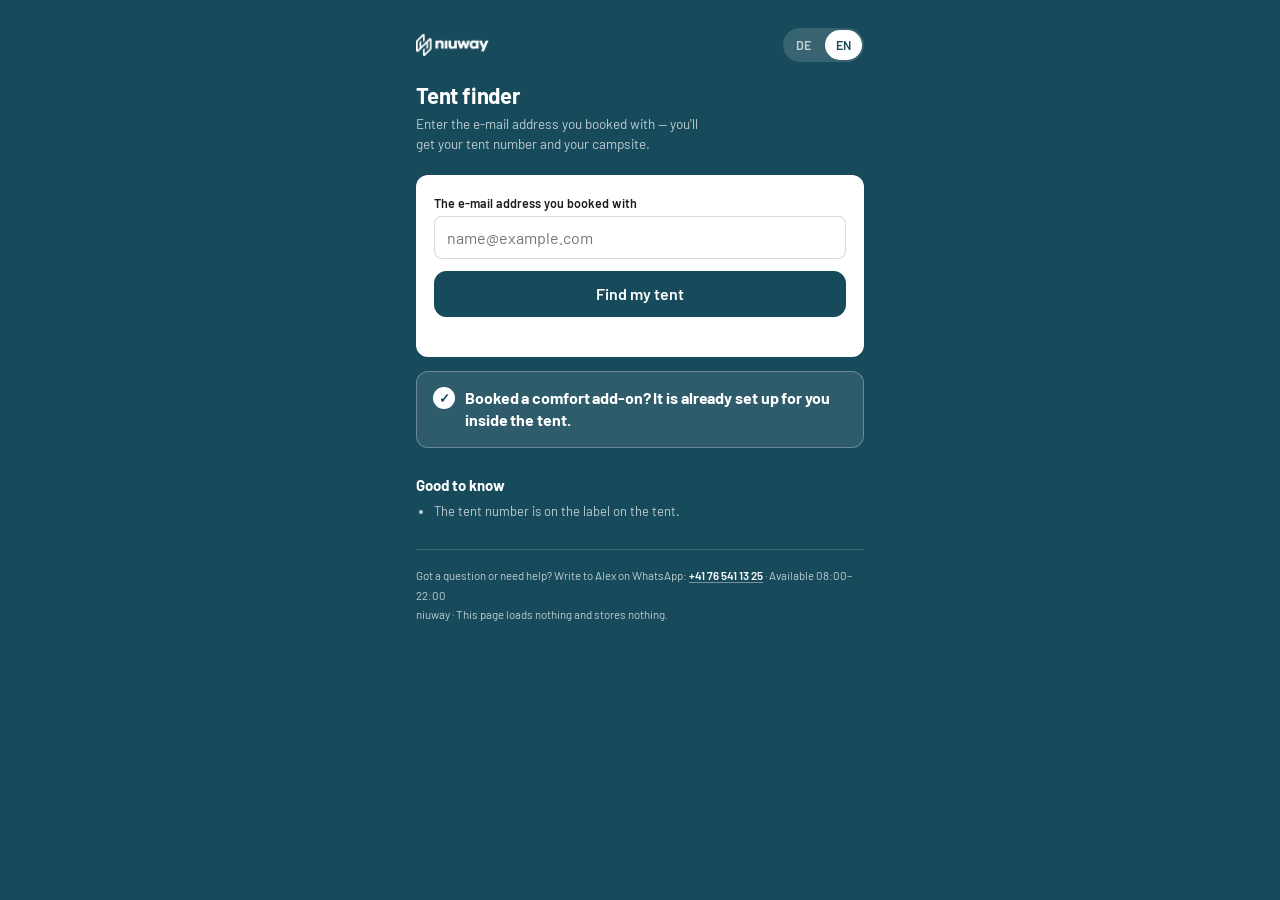
==== commit 8a863edc: "Drop the joke line and the standing booth line Co-Authored-By: Claude Opus 5 <noreply@anthropic.com>" ====
--- a/index.html
+++ b/index.html
@@ -69,10 +69,6 @@
 .msg{margin:10px 0 0; font-size:12.5px; line-height:1.45; color:var(--tocs); min-height:1em}
 .msg.bad{color:var(--err)}
 
-.booth{display:flex; align-items:center; gap:8px; margin:12px 0 0; font-size:13px;
-  font-weight:600; color:var(--tp)}
-.booth::before{content:"\25CF"; color:#fff; opacity:.55; font-size:10px}
-
 /* result ---------------------------------------------------------------- */
 #out{display:flex; flex-direction:column; gap:12px; margin-top:12px}
 #out:empty{margin:0}
@@ -220,10 +216,6 @@
 .nudge-hours::before{
   content:""; width:7px; height:7px; border-radius:50%; background:#2f9e57; flex:0 0 auto;
 }
-.nudge-fun{
-  margin:10px 2px 0; font-size:12px; line-height:1.4; color:var(--tocs);
-  font-style:italic; text-align:center;
-}
 .nudge-x{
   position:absolute; top:9px; right:9px; width:30px; height:30px; border:0; border-radius:50%;
   background:rgba(0,0,0,.05); color:var(--tocs); font-size:19px; line-height:1; cursor:pointer;
@@ -287,8 +279,6 @@
     <p class="msg" id="msg" role="status" aria-live="polite"></p>
   </form>
 
-  <p class="booth" id="booth"></p>
-
   <p class="addon addon-top" id="addonTop"></p>
 
   <div id="out"></div>
@@ -312,7 +302,6 @@
   <p class="nudge-b" id="nudgeB"></p>
   <a class="nudge-cta" id="nudgeCta" target="_blank" rel="noopener noreferrer"></a>
   <p class="nudge-hours" id="nudgeHours"></p>
-  <p class="nudge-fun" id="nudgeFun"></p>
 </div>
 
 <div class="lightbox" id="lb" role="dialog" aria-modal="true">
@@ -379,7 +368,6 @@
   label:"E-Mail-Adresse aus der Buchung", ph:"name@beispiel.de", submit:"Zelt finden",
   invalid:"Das sieht nicht nach einer E-Mail-Adresse aus.",
   none:"Zu dieser Adresse ist kein Zelt gebucht. Bitte genau die Adresse aus der Buchungsbestätigung eingeben.",
-  booth:"Der niuway-Booth steht auf Camping C5Z.",
   wait:"Zu viele Fehlversuche. Bitte 30 Sekunden warten oder am niuway-Booth auf Camping C5Z melden.",
   found:function(n){return n===1?"1 Zelt gefunden.":n+" Zelte gefunden.";},
   idx:function(n,t){return "Zelt "+n+" von "+t;},
@@ -389,7 +377,6 @@
   allSum:function(t,b){return t+" Zelte · "+b+" belegt · "+(t-b)+" frei";},
   allNote:"Ohne Adressen — die stehen nicht in dieser Seite.",
   lostH:"Fragen oder Hilfe nötig?", lostB:"Schreib Alex per WhatsApp.",
-  lostFun:"Lass dich von Alex' gutem Aussehen nicht einschüchtern.",
   hours:"Erreichbar %h",
   addon:"Comfort-Add-on gebucht? Es liegt schon fertig für dich im Zelt.",
   camping:"Camping", tbd:"folgt",
@@ -409,7 +396,6 @@
   label:"The e-mail address you booked with", ph:"name@example.com", submit:"Find my tent",
   invalid:"That doesn't look like an e-mail address.",
   none:"No tent is booked to this address. Please use the exact address from your booking confirmation.",
-  booth:"The niuway booth is on campsite C5Z.",
   wait:"Too many attempts. Please wait 30 seconds, or come to the niuway booth on campsite C5Z.",
   found:function(n){return n===1?"1 tent found.":n+" tents found.";},
   idx:function(n,t){return "Tent "+n+" of "+t;},
@@ -419,7 +405,6 @@
   allSum:function(t,b){return t+" tents · "+b+" booked · "+(t-b)+" free";},
   allNote:"No addresses — they are not in this page.",
   lostH:"Got a question or need help?", lostB:"Write to Alex on WhatsApp.",
-  lostFun:"Don't be intimidated by Alex's good looks.",
   hours:"Available %h",
   addon:"Booked a comfort add-on? It is already set up for you inside the tent.",
   camping:"Campsite", tbd:"to follow",
@@ -584,7 +569,6 @@
   el("nudgeH").textContent=L.lostH;
   el("nudgeB").textContent=L.lostB;
   el("nudgeHours").textContent=L.hours.replace("%h",DATA.contact.hours);
-  el("nudgeFun").textContent=L.lostFun;
   var cta=el("nudgeCta");
   cta.href="https://wa.me/"+DATA.contact.wa;
   cta.textContent=DATA.contact.phone;
@@ -592,7 +576,6 @@
          'rel="noopener noreferrer">'+esc(DATA.contact.phone)+'</a>';
   el("foot").innerHTML=L.foot.replace("%name",esc(DATA.contact.name)).replace("%wa",wa)
                              .replace("%hours",esc(L.hours.replace("%h",DATA.contact.hours)));
-  el("booth").textContent=L.booth;
   el("addonTop").textContent=L.addon;
   var d=el("demo");
   if(d) d.innerHTML=L.demo.replace("%s",esc(DATA.sample));
